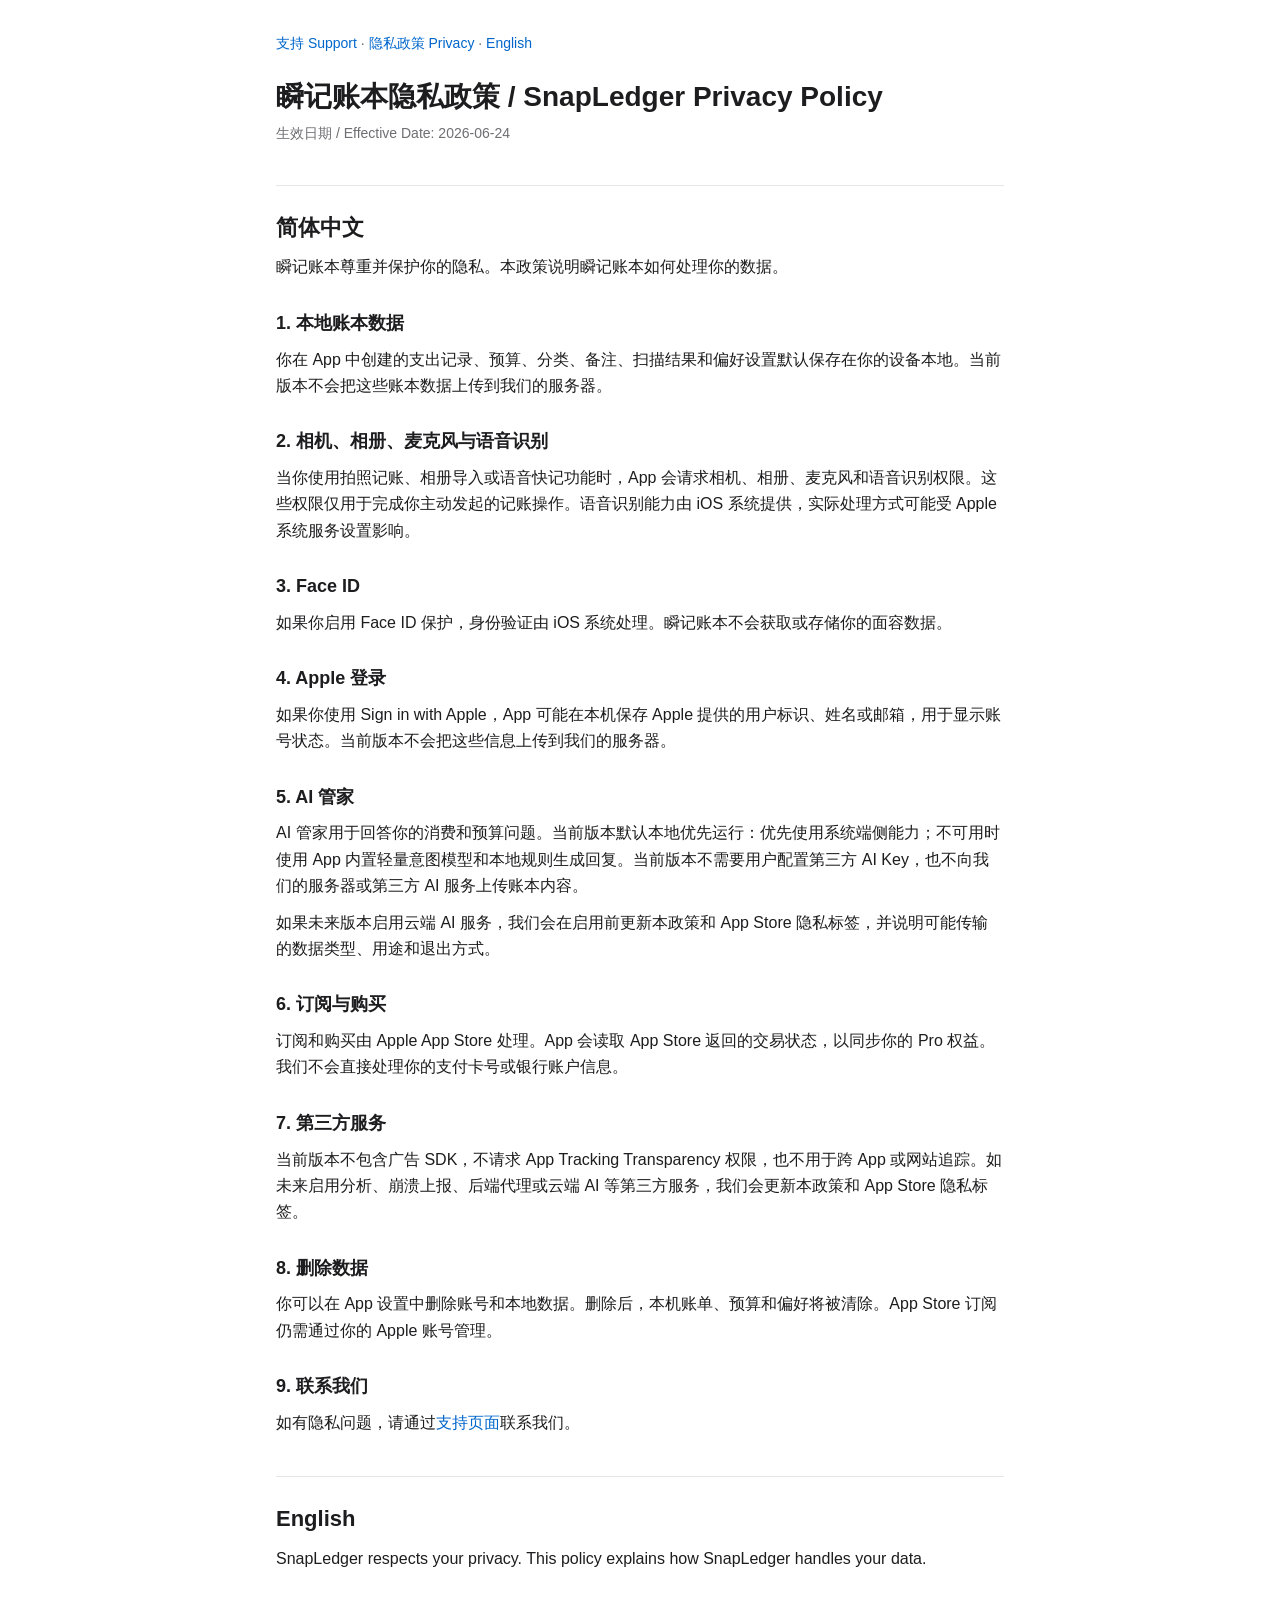
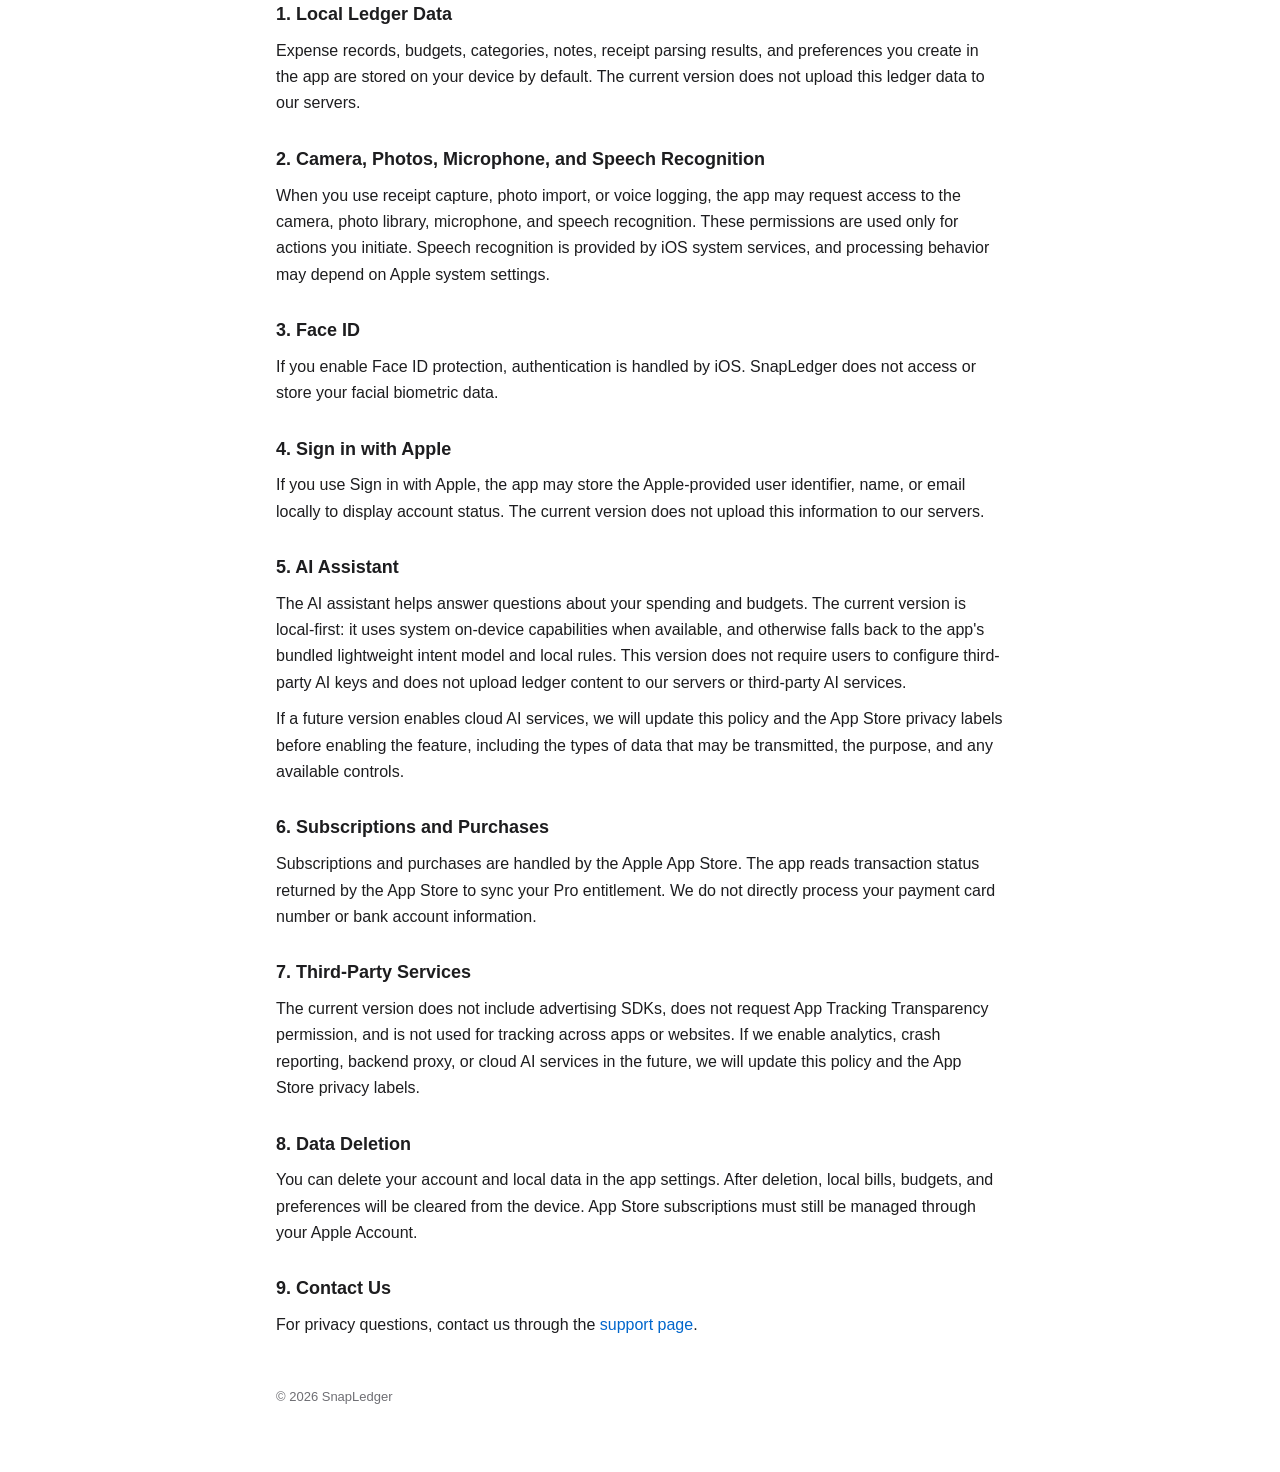
==== privacy.html @ 21ad9f42 "Add SnapLedger support and privacy pages Co-Authored-By: Claude Opus 5.5 <noreply@anthropic.com>" ====
<!doctype html>
<html lang="zh-Hans">
<head>
<meta charset="utf-8">
<meta name="viewport" content="width=device-width, initial-scale=1">
<title>瞬记账本隐私政策 / SnapLedger Privacy Policy</title>
<link rel="stylesheet" href="style.css">
</head>
<body>
<main>
<nav><a href="index.html">支持 Support</a> · <a href="privacy.html">隐私政策 Privacy</a> · <a href="#en">English</a></nav>
<h1>瞬记账本隐私政策 / SnapLedger Privacy Policy</h1>
<p class="meta">生效日期 / Effective Date: 2026-06-24</p>

<section lang="zh-Hans">
<h2>简体中文</h2>
<p>瞬记账本尊重并保护你的隐私。本政策说明瞬记账本如何处理你的数据。</p>
<h3>1. 本地账本数据</h3>
<p>你在 App 中创建的支出记录、预算、分类、备注、扫描结果和偏好设置默认保存在你的设备本地。当前版本不会把这些账本数据上传到我们的服务器。</p>
<h3>2. 相机、相册、麦克风与语音识别</h3>
<p>当你使用拍照记账、相册导入或语音快记功能时，App 会请求相机、相册、麦克风和语音识别权限。这些权限仅用于完成你主动发起的记账操作。语音识别能力由 iOS 系统提供，实际处理方式可能受 Apple 系统服务设置影响。</p>
<h3>3. Face ID</h3>
<p>如果你启用 Face ID 保护，身份验证由 iOS 系统处理。瞬记账本不会获取或存储你的面容数据。</p>
<h3>4. Apple 登录</h3>
<p>如果你使用 Sign in with Apple，App 可能在本机保存 Apple 提供的用户标识、姓名或邮箱，用于显示账号状态。当前版本不会把这些信息上传到我们的服务器。</p>
<h3>5. AI 管家</h3>
<p>AI 管家用于回答你的消费和预算问题。当前版本默认本地优先运行：优先使用系统端侧能力；不可用时使用 App 内置轻量意图模型和本地规则生成回复。当前版本不需要用户配置第三方 AI Key，也不向我们的服务器或第三方 AI 服务上传账本内容。</p>
<p>如果未来版本启用云端 AI 服务，我们会在启用前更新本政策和 App Store 隐私标签，并说明可能传输的数据类型、用途和退出方式。</p>
<h3>6. 订阅与购买</h3>
<p>订阅和购买由 Apple App Store 处理。App 会读取 App Store 返回的交易状态，以同步你的 Pro 权益。我们不会直接处理你的支付卡号或银行账户信息。</p>
<h3>7. 第三方服务</h3>
<p>当前版本不包含广告 SDK，不请求 App Tracking Transparency 权限，也不用于跨 App 或网站追踪。如未来启用分析、崩溃上报、后端代理或云端 AI 等第三方服务，我们会更新本政策和 App Store 隐私标签。</p>
<h3>8. 删除数据</h3>
<p>你可以在 App 设置中删除账号和本地数据。删除后，本机账单、预算和偏好将被清除。App Store 订阅仍需通过你的 Apple 账号管理。</p>
<h3>9. 联系我们</h3>
<p>如有隐私问题，请通过<a href="index.html">支持页面</a>联系我们。</p>
</section>

<section lang="en" id="en">
<h2>English</h2>
<p>SnapLedger respects your privacy. This policy explains how SnapLedger handles your data.</p>
<h3>1. Local Ledger Data</h3>
<p>Expense records, budgets, categories, notes, receipt parsing results, and preferences you create in the app are stored on your device by default. The current version does not upload this ledger data to our servers.</p>
<h3>2. Camera, Photos, Microphone, and Speech Recognition</h3>
<p>When you use receipt capture, photo import, or voice logging, the app may request access to the camera, photo library, microphone, and speech recognition. These permissions are used only for actions you initiate. Speech recognition is provided by iOS system services, and processing behavior may depend on Apple system settings.</p>
<h3>3. Face ID</h3>
<p>If you enable Face ID protection, authentication is handled by iOS. SnapLedger does not access or store your facial biometric data.</p>
<h3>4. Sign in with Apple</h3>
<p>If you use Sign in with Apple, the app may store the Apple-provided user identifier, name, or email locally to display account status. The current version does not upload this information to our servers.</p>
<h3>5. AI Assistant</h3>
<p>The AI assistant helps answer questions about your spending and budgets. The current version is local-first: it uses system on-device capabilities when available, and otherwise falls back to the app's bundled lightweight intent model and local rules. This version does not require users to configure third-party AI keys and does not upload ledger content to our servers or third-party AI services.</p>
<p>If a future version enables cloud AI services, we will update this policy and the App Store privacy labels before enabling the feature, including the types of data that may be transmitted, the purpose, and any available controls.</p>
<h3>6. Subscriptions and Purchases</h3>
<p>Subscriptions and purchases are handled by the Apple App Store. The app reads transaction status returned by the App Store to sync your Pro entitlement. We do not directly process your payment card number or bank account information.</p>
<h3>7. Third-Party Services</h3>
<p>The current version does not include advertising SDKs, does not request App Tracking Transparency permission, and is not used for tracking across apps or websites. If we enable analytics, crash reporting, backend proxy, or cloud AI services in the future, we will update this policy and the App Store privacy labels.</p>
<h3>8. Data Deletion</h3>
<p>You can delete your account and local data in the app settings. After deletion, local bills, budgets, and preferences will be cleared from the device. App Store subscriptions must still be managed through your Apple Account.</p>
<h3>9. Contact Us</h3>
<p>For privacy questions, contact us through the <a href="index.html">support page</a>.</p>
</section>
<footer>© 2026 SnapLedger</footer>
</main>
</body>
</html>
---- style.css ----
:root { --bg: #ffffff; --fg: #1d1d1f; --muted: #6e6e73; --link: #0066cc; --rule: #e5e5ea; }
@media (prefers-color-scheme: dark) {
  :root { --bg: #000000; --fg: #f5f5f7; --muted: #a1a1a6; --link: #2997ff; --rule: #2c2c2e; }
}
* { box-sizing: border-box; }
body { margin: 0; background: var(--bg); color: var(--fg); font: 16px/1.65 -apple-system, BlinkMacSystemFont, "PingFang SC", "Helvetica Neue", sans-serif; }
main { max-width: 760px; margin: 0 auto; padding: 32px 16px 64px; }
nav { font-size: 14px; color: var(--muted); margin-bottom: 24px; }
a { color: var(--link); text-decoration: none; }
a:hover { text-decoration: underline; }
h1 { font-size: 28px; line-height: 1.25; margin: 0 0 8px; }
h2 { font-size: 22px; margin: 40px 0 8px; padding-top: 24px; border-top: 1px solid var(--rule); }
h3 { font-size: 18px; margin: 28px 0 8px; }
h4 { font-size: 16px; margin: 20px 0 4px; }
p, li { margin: 0 0 10px; }
.meta { color: var(--muted); font-size: 14px; }
code { font-size: 14px; }
footer { margin-top: 48px; color: var(--muted); font-size: 13px; }
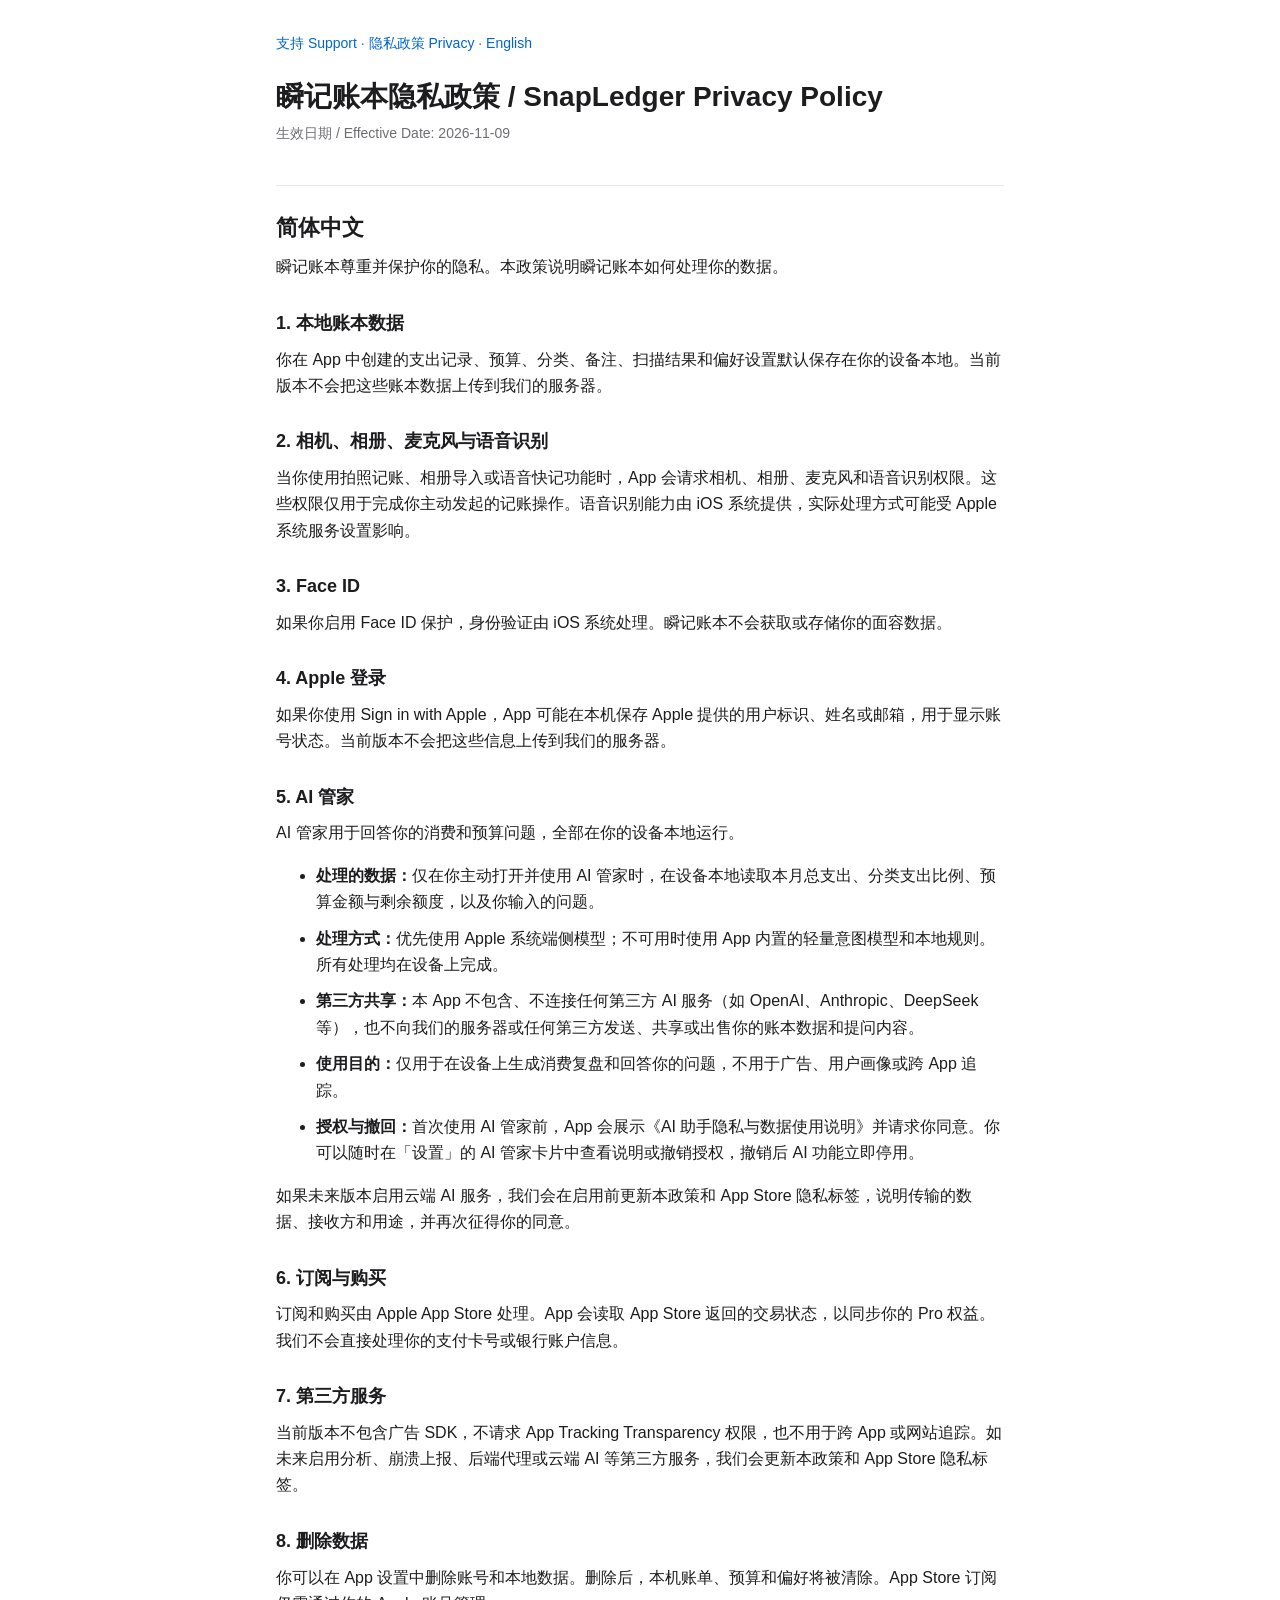
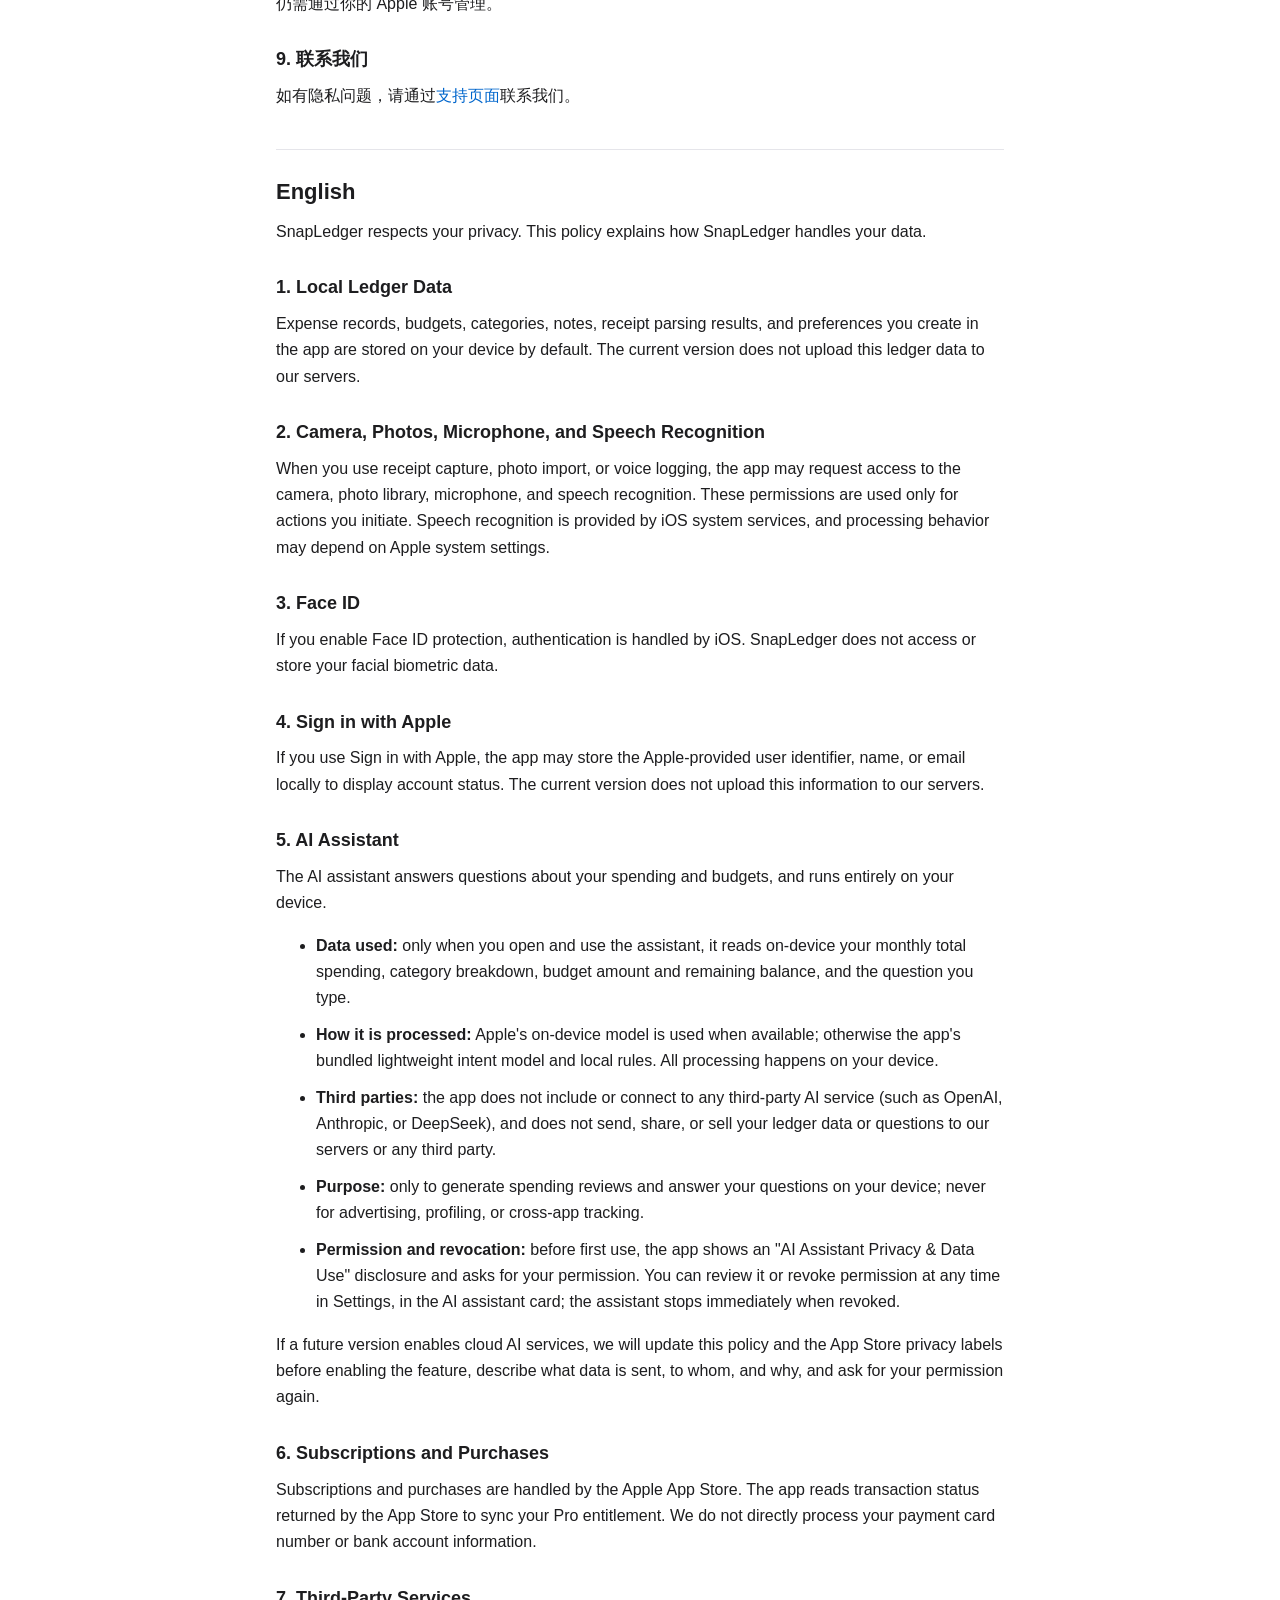
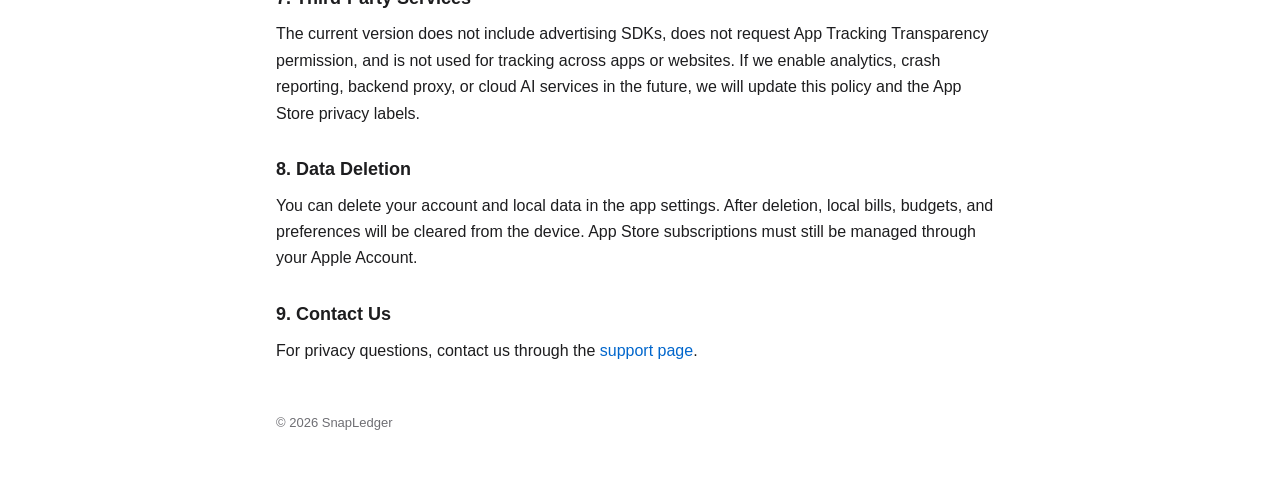
==== commit c2846a0c: "Update AI assistant section of privacy policy Co-Authored-By: Claude Opus 5.5 <noreply@anthropic.com" ====
--- a/privacy.html
+++ b/privacy.html
@@ -10,7 +10,7 @@
 <main>
 <nav><a href="index.html">支持 Support</a> · <a href="privacy.html">隐私政策 Privacy</a> · <a href="#en">English</a></nav>
 <h1>瞬记账本隐私政策 / SnapLedger Privacy Policy</h1>
-<p class="meta">生效日期 / Effective Date: 2026-06-24</p>
+<p class="meta">生效日期 / Effective Date: 2026-11-09</p>
 
 <section lang="zh-Hans">
 <h2>简体中文</h2>
@@ -24,8 +24,15 @@
 <h3>4. Apple 登录</h3>
 <p>如果你使用 Sign in with Apple，App 可能在本机保存 Apple 提供的用户标识、姓名或邮箱，用于显示账号状态。当前版本不会把这些信息上传到我们的服务器。</p>
 <h3>5. AI 管家</h3>
-<p>AI 管家用于回答你的消费和预算问题。当前版本默认本地优先运行：优先使用系统端侧能力；不可用时使用 App 内置轻量意图模型和本地规则生成回复。当前版本不需要用户配置第三方 AI Key，也不向我们的服务器或第三方 AI 服务上传账本内容。</p>
-<p>如果未来版本启用云端 AI 服务，我们会在启用前更新本政策和 App Store 隐私标签，并说明可能传输的数据类型、用途和退出方式。</p>
+<p>AI 管家用于回答你的消费和预算问题，全部在你的设备本地运行。</p>
+<ul>
+<li><strong>处理的数据：</strong>仅在你主动打开并使用 AI 管家时，在设备本地读取本月总支出、分类支出比例、预算金额与剩余额度，以及你输入的问题。</li>
+<li><strong>处理方式：</strong>优先使用 Apple 系统端侧模型；不可用时使用 App 内置的轻量意图模型和本地规则。所有处理均在设备上完成。</li>
+<li><strong>第三方共享：</strong>本 App 不包含、不连接任何第三方 AI 服务（如 OpenAI、Anthropic、DeepSeek 等），也不向我们的服务器或任何第三方发送、共享或出售你的账本数据和提问内容。</li>
+<li><strong>使用目的：</strong>仅用于在设备上生成消费复盘和回答你的问题，不用于广告、用户画像或跨 App 追踪。</li>
+<li><strong>授权与撤回：</strong>首次使用 AI 管家前，App 会展示《AI 助手隐私与数据使用说明》并请求你同意。你可以随时在「设置」的 AI 管家卡片中查看说明或撤销授权，撤销后 AI 功能立即停用。</li>
+</ul>
+<p>如果未来版本启用云端 AI 服务，我们会在启用前更新本政策和 App Store 隐私标签，说明传输的数据、接收方和用途，并再次征得你的同意。</p>
 <h3>6. 订阅与购买</h3>
 <p>订阅和购买由 Apple App Store 处理。App 会读取 App Store 返回的交易状态，以同步你的 Pro 权益。我们不会直接处理你的支付卡号或银行账户信息。</p>
 <h3>7. 第三方服务</h3>
@@ -48,8 +55,15 @@
 <h3>4. Sign in with Apple</h3>
 <p>If you use Sign in with Apple, the app may store the Apple-provided user identifier, name, or email locally to display account status. The current version does not upload this information to our servers.</p>
 <h3>5. AI Assistant</h3>
-<p>The AI assistant helps answer questions about your spending and budgets. The current version is local-first: it uses system on-device capabilities when available, and otherwise falls back to the app's bundled lightweight intent model and local rules. This version does not require users to configure third-party AI keys and does not upload ledger content to our servers or third-party AI services.</p>
-<p>If a future version enables cloud AI services, we will update this policy and the App Store privacy labels before enabling the feature, including the types of data that may be transmitted, the purpose, and any available controls.</p>
+<p>The AI assistant answers questions about your spending and budgets, and runs entirely on your device.</p>
+<ul>
+<li><strong>Data used:</strong> only when you open and use the assistant, it reads on-device your monthly total spending, category breakdown, budget amount and remaining balance, and the question you type.</li>
+<li><strong>How it is processed:</strong> Apple's on-device model is used when available; otherwise the app's bundled lightweight intent model and local rules. All processing happens on your device.</li>
+<li><strong>Third parties:</strong> the app does not include or connect to any third-party AI service (such as OpenAI, Anthropic, or DeepSeek), and does not send, share, or sell your ledger data or questions to our servers or any third party.</li>
+<li><strong>Purpose:</strong> only to generate spending reviews and answer your questions on your device; never for advertising, profiling, or cross-app tracking.</li>
+<li><strong>Permission and revocation:</strong> before first use, the app shows an "AI Assistant Privacy &amp; Data Use" disclosure and asks for your permission. You can review it or revoke permission at any time in Settings, in the AI assistant card; the assistant stops immediately when revoked.</li>
+</ul>
+<p>If a future version enables cloud AI services, we will update this policy and the App Store privacy labels before enabling the feature, describe what data is sent, to whom, and why, and ask for your permission again.</p>
 <h3>6. Subscriptions and Purchases</h3>
 <p>Subscriptions and purchases are handled by the Apple App Store. The app reads transaction status returned by the App Store to sync your Pro entitlement. We do not directly process your payment card number or bank account information.</p>
 <h3>7. Third-Party Services</h3>
